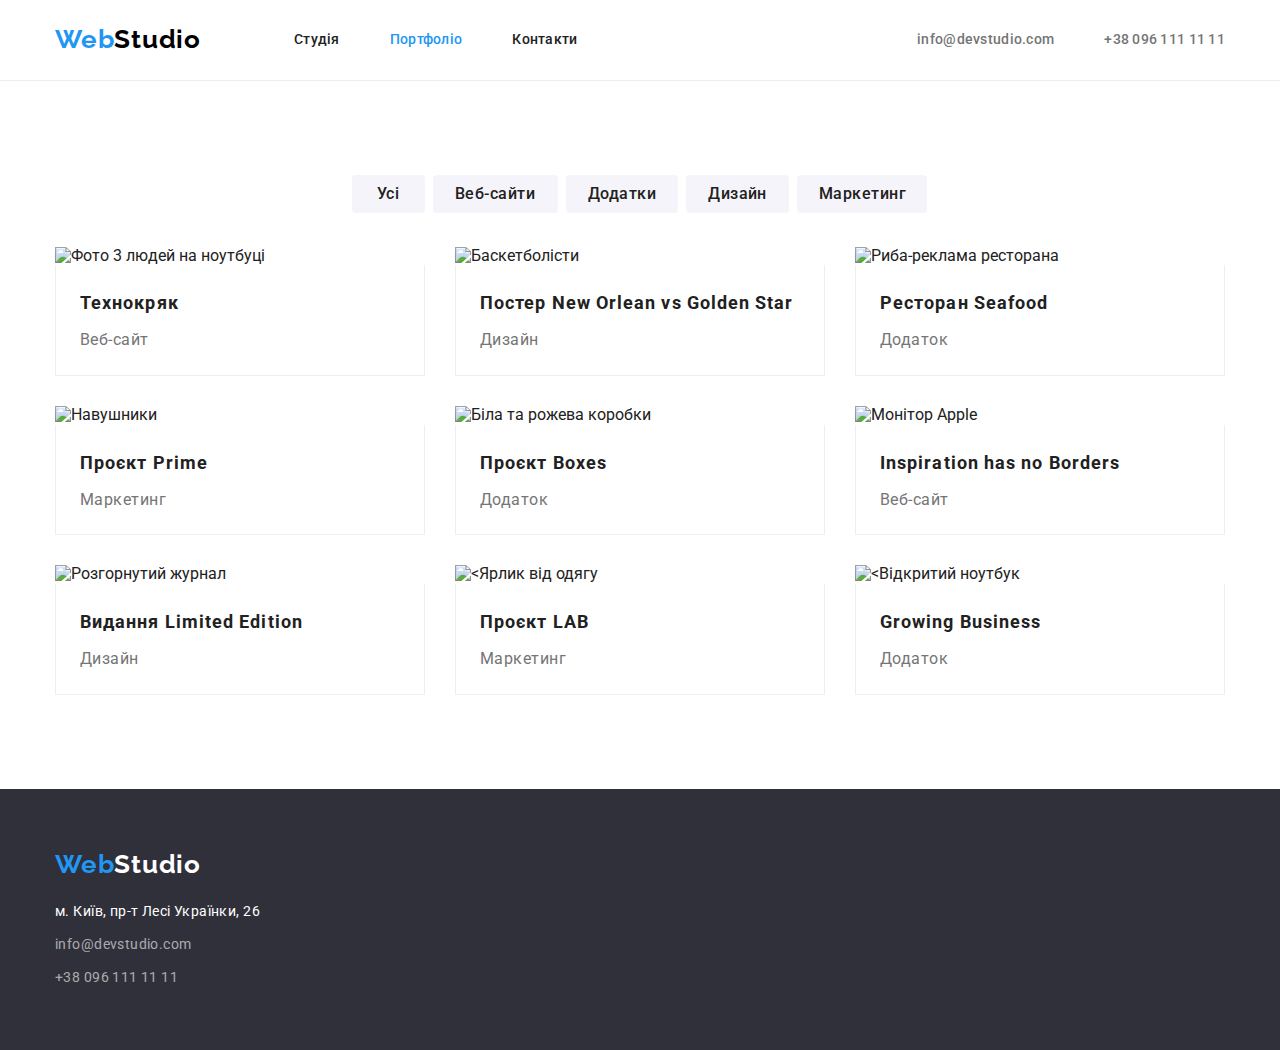
==== portfolio.html @ 6084a09a "Create portfolio.html" ====
<!DOCTYPE html>
<html lang="uk">
<head>
    <meta charset="UTF-8">
    <meta http-equiv="X-UA-Compatible" content="IE=edge">
    <meta name="viewport" content="width=device-width, initial-scale=1.0">
    <title>Портфоліо</title>
    <link href="https://fonts.googleapis.com/css2?family=Raleway:wght@700&family=Roboto:wght@400;500;700;900&display=swap"
        rel="stylesheet">
    <link rel="stylesheet" href="https://cdnjs.cloudflare.com/ajax/libs/modern-normalize/1.1.0/modern-normalize.min.css">
    <link rel="stylesheet" href="./css/styles.css">
</head>

<body>
    <!--Верхня лінія-->
    <header>
        <div class="container ln">
            <nav class="ln">
                <a href="./index.html" class="logo">Web<span class="black">Studio</span></a>
                <ul class="site-nav list">
                    <li class="nav-item"> <a href="./index.html" class="link">Студія</a></li>
                    <li class="nav-item"> <a href="./portfolio.html" class="link current">Портфоліо</a></li>
                    <li class="nav-item"> <a href="#" class="link">Контакти</a></li>
                </ul>
            </nav>
            <ul class="contacts list">
                <li class="c-item"> <a href="mailto:info@devstudio.com" class="link">info@devstudio.com</a></li>
                <li class="c-item"> <a href="tel:+380961111111" class="link">+38 096 111 11 11</a></li>
            </ul>
        </div>       
    </header>

    <!--ПОРТФОЛІО-->
    <main>
        <section class="port">
            <div class="container">
                <h1 class="visually-hidden">ПОРТФОЛІО</h1>
                <ul class="filters list">
                    <li class="filter-item"><button class="btn all" type="button">Усі</button></li>
                    <li class="filter-item"><button class="btn web" type="button">Веб-сайти</button></li>
                    <li class="filter-item"><button class="btn app" type="button">Додатки</button></li>
                    <li class="filter-item"><button class="btn design" type="button">Дизайн</button></li>
                    <li class="filter-item"><button class="btn mark" type="button">Маркетинг</button></li>
                </ul>
                <ul class="project list">
                    <li class="pr-item">
                        <a href="#" class="project-link">
                            <img src="images/pr1.jpg" alt="Фото 3 людей на ноутбуці" width="370">
                            <div class="card-conten">
                                <h2 class="project-title">Технокряк</h2>
                                <p class="project-text">Веб-сайт</p>
                            </div>                           
                        </a>
                    </li>
                    <li class="pr-item">
                        <a href="#" class="project-link">
                            <img src="images/pr2.jpg" alt="Баскетболісти" width="370">
                            <div class="card-conten">
                                <h2 class="project-title">Постер New Orlean vs Golden Star</h2>
                                <p class="project-text">Дизайн</p>
                            </div>                          
                        </a>
                    </li>
                    <li class="pr-item">
                        <a href="#" class="project-link">
                            <img src="images/pr3.jpg" alt="Риба-реклама ресторана" width="370">
                            <div class="card-conten">
                                <h2 class="project-title">Ресторан Seafood</h2>
                                <p class="project-text">Додаток</p>
                            </div>                           
                        </a>
                    </li>
                    <li class="pr-item">
                        <a href="#" class="project-link">
                            <img src="images/pr4.jpg" alt="Навушники" width="370">
                            <div class="card-conten">
                                <h2 class="project-title">Проєкт Prime</h2>
                                <p class="project-text">Маркетинг</p>
                            </div>                           
                        </a>
                    </li>
                    <li class="pr-item">
                        <a href="#" class="project-link">
                            <img src="images/pr5.jpg" alt="Біла та рожева коробки" width="370">
                            <div class="card-conten">
                                <h2 class="project-title">Проєкт Boxes</h2>
                                <p class="project-text">Додаток</p>
                            </div>                          
                        </a>
                    </li>
                    <li class="pr-item">
                        <a href="#" class="project-link">
                            <img src="images/pr6.jpg" alt="Монітор Apple" width="370">
                            <div class="card-conten">
                                <h2 class="project-title">Inspiration has no Borders</h2>
                                <p class="project-text">Веб-сайт</p>
                            </div>                            
                        </a>
                    </li>
                    <li class="pr-item">
                        <a href="#" class="project-link">
                            <img src="images/pr7.jpg" alt="Розгорнутий журнал" width="370">
                            <div class="card-conten">
                                <h2 class="project-title">Видання Limited Edition</h2>
                                <p class="project-text">Дизайн</p>
                            </div>                           
                        </a>
                    </li>
                    <li class="pr-item">
                        <a href="#" class="project-link">
                            <img src="images/pr8.jpg" alt="<Ярлик від одягу" width="370">
                            <div class="card-conten">
                                <h2 class="project-title">Проєкт LAB</h2>
                                <p class="project-text">Маркетинг</p>
                            </div>                           
                        </a>
                    </li>
                    <li class="pr-item">
                        <a href="#" class="project-link">
                            <img src="images/pr9.jpg" alt="<Відкритий ноутбук" width="370">
                            <div class="card-conten">
                                <h2 class="project-title">Growing Business</h2>
                                <p class="project-text">Додаток</p>
                                                      
                        </a>
                    </li>
                </ul>
            </div>                     
        </section>                    
    </main> 

    <!--Підвал-->
    <footer class="bg">
        <div class="container">
            <a href="./index.html" class="bg-logo">Web<span class="white">Studio</span></a>
            <address>
                <p class="bg-title">м. Київ, пр-т Лесі Українки, 26</p>
                <ul class="list">
                    <li class="a-mail"> <a href="mailto:info@devstudio.com" class="bg-link">info@devstudio.com</a></li>
                    <li class="a-tel"> <a href="tel:+380961111111" class="bg-link">+38 096 111 11 11</a></li>
                </ul>
            </address>
        </div>
    </footer>
</body>
</html>
---- css/styles.css ----
body {
    background-color: #fff;
    color: var(--primary-text-color);
    font-family: Roboto, sans-serif;  
}

.list {
    padding: 0;
    margin: 0;
    list-style: none;
}

header {
    border-bottom: 1px solid var(--border-header-color);
}

/*  */
/* Колір основного тексту #212121*/
/* Другорядний колір тексту #757575*/
/* Основний колір фону #FFFFFF*/
/* Другорядний колір фону #2F303A*/
/* Акцент #2196F3* / 
/*  */

:root {
    --primary-text-color: #212121;
    --text-color: #757575;
    --accent-color: #2196F3;
    --logo-color: #000;
    --secondary-logo-color: #fff;
    --secondary-background-color:#2F303A;
    --team-background-color: #F5F4FA;
    --address-color: #FFFFFF;
    --contacts-color: rgba(255, 255, 255, 0.6);
    --hat-text-color: #FFFFFF;
    --accent-background-color:#188CE8;
    --border-color: #EEEEEE;
    --border-header-color: #ECECEC;
    --card-set-gap: 30px;
}

img {
    display: block;
    max-width: 100%;
    height: auto;
}

.container {
    margin-left: auto;
    margin-right: auto;
    padding-left: 15px;
    padding-right: 15px;
    width: 1200px;
    /* outline: 2px solid tomato; */
}

/* HEADER-ЗАГОЛОВОК */
/* Флекс для всього футера */
.ln {
    display: flex;
    align-items: center;
}

/* ЛОГОТИП */

.logo{
    display: block;
    padding-top: 24px;
    padding-bottom: 25px;

    color: var(--accent-color);

    font-family: Raleway, sans-serif;
    font-weight: 700;
    font-size: 26px;
    line-height: 1.19;
    letter-spacing: 0.03em;
    text-decoration: none
}
.black {
    color: var(--logo-color);
}

/* НАВІГАЦІЯ */
/* Флекс для навігації */
.site-nav {
    display: flex;
    margin-left: 93px;
}

.site-nav .nav-item:not(:last-child) {
    margin-right: 50px;
}

.site-nav .link {
    display: block;
    padding-top: 32px;
    padding-bottom: 32px;

    color: var(--primary-text-color);

    font-weight: 500;
    font-size: 14px;
    line-height: 1.14;
    letter-spacing: 0.02em;
    text-decoration: none
}
.site-nav .link:hover,
.site-nav .link:focus {
    color: var(--accent-color);
}
.site-nav .link.current,
.contacts .link.current,
.contacts .link:hover,
.contacts .link:focus {
    color: var(--accent-color);
}

/* КОНТАКТИ */
/* Флекс на контакти */
.contacts {
    display: flex;
    margin-left: auto;
}
.contacts .c-item+.c-item {
    margin-left: 50px;
}

.contacts .link {
    display: block;
    padding-top: 32px;
    padding-bottom: 32px;

    color: var(--text-color);

    font-weight: 500;
    font-size: 14px;
    line-height: 1.14;
    letter-spacing: 0.02em;
    text-decoration: none;
}

/* MAIN */
/* ШАПКА */
.hat {
    padding-top: 200px;
    padding-bottom: 200px;
    
    text-align: center; 

    background-color: var(--secondary-background-color);
}
.hat-title {
    
    width: 696px;
    margin-left: auto;
    margin-right: auto;
    margin-top: 0;
    

    color: var(--hat-text-color);

    font-weight: 900;
    font-size: 44px;
    line-height: 1.36;
    letter-spacing: 0.06em;
    text-transform: uppercase;
    
}

.hat-text {
    
    padding: 10px 32px;
    min-width: 216px;
    border: none;

    color: var(--hat-text-color);
    background-color: var(--accent-color);
      
    font-family: Roboto, sans-serif;
    font-weight: 700;
    font-size: 16px;
    line-height: 1.87;
    letter-spacing: 0.06em;
    cursor: pointer;

    box-shadow: 0px 4px 4px rgba(0, 0, 0, 0.15);
}

.hat-text:hover,
.hat-text:focus {
    background-color: var(--accent-background-color);
} 
/* Особливості */
.visually-hidden {
    position: absolute;
        white-space: nowrap;
        width: 1px;
        height: 1px;
        overflow: hidden;
        border: 0;
        padding: 0;
        clip: rect(0 0 0 0);
        clip-path: inset(50%);
        margin: -1px;
}
.trait {
    padding-top: 94px;
    padding-bottom: 94px;
}
/* Флекс Особливості */
.features {
    display: flex;
}

.item {
    width: calc((100% - 3 * 30px) / 4);
}

.features .item+.item {
    margin-left: 30px;
}

.features-title {
    margin-top: 0;
    margin-bottom: 10px;

    font-weight: 700;
    font-size: 14px;
    line-height: 1.14;
    letter-spacing: 0.03em;
    text-transform: uppercase;
}

.features-text {
    margin-top: 0;
    margin-bottom: 0;

    color: var(--text-color);

    font-size: 14px;
    line-height: 1.71;
    letter-spacing: 0.03em; 
}

/* Чим ми займаємось */
/* Флекс */
.we-do {
    padding-bottom: 94px;
}
.work {
    display: flex;
}

.work>.item {
    width: calc((100% - 2 * 30px) / 3);
}

.work .item+.item {
    margin-left: 30px;
}

.title, .title-do {
    margin-top: 0;
    margin-bottom: 50px;

    font-weight: 700;
    font-size: 36px;
    line-height: 1.16;
    letter-spacing: 0.03em;
    text-align: center;
}

/* Команда */
/* Флекс */
.team {
    display: flex;
   
}

.team .item+.item {
    margin-left: 30px;
}

.team-section {
    padding-top: 94px;
    padding-bottom: 94px;

    background-color: var(--team-background-color);
}

.team-title {
    margin-top: 0;
    margin-bottom: 10px;
    

    background-color: var(--hat-text-color);

    font-weight: 500;
    font-size: 16px;
    line-height: 1.18;
    letter-spacing: 0.03em;
    
}
.team-text {
    margin-top: 0;
    margin-bottom: 0;

    color: var(--text-color);
    background-color: var(--hat-text-color);

    font-size: 16px;
    line-height: 1.18;
    letter-spacing: 0.03em;  
}

.bottom-line {
    padding-top: 30px;
    padding-bottom: 30px;
    text-align: center;

    background-color: var(--hat-text-color);

    box-shadow: 0px 1px 3px rgba(0, 0, 0, 0.12), 0px 1px 1px rgba(0, 0, 0, 0.14), 0px 2px 1px rgba(0, 0, 0, 0.2);
    border-radius: 0px 0px 4px 4px;   
}

/* ПОРТФОЛІО */
/* Кнопки */
/* Флекс */

.filters {
    display: flex;
    justify-content: center;
    align-items: baseline;
    margin-bottom: 34px;
}

.btn {
    width: calc((100% - 4 * 8px) / 5);

    color: var(--primary-text-color);
    background: var(--team-background-color);
    
    font-family: Roboto, sans-serif;
    font-weight: 500;
    font-size: 16px;
    line-height: 1.62;
    letter-spacing: 0.03em;
    cursor: pointer;

    /* box-shadow:0px 3px 1px rgba(0, 0, 0, 0.1),  */
    /* 0px 1px 2px rgba(0, 0, 0, 0.08),  */
    /* 0px 2px 2px rgba(0, 0, 0, 0.12);   */
}

.filters .filter-item+.filter-item {
    margin-left: 8px;
}

.all {
    display: inline-block;
    border-radius: 4px;
    padding: 6px 25px;
    min-width: 73px;
    border: none;
}

.web {
    display: inline-block;
    border-radius: 4px;
    padding: 6px 22px;
    min-width: 125px;
    border: none;
}

.app {
    display: inline-block;
    border-radius: 4px;
    padding: 6px 22px;
    min-width: 112px;
    border: none;
}

.design {
    display: inline-block;
    border-radius: 4px;
    padding: 6px 22px;
    min-width: 103px;
    border: none;
}

.mark {
    display: inline-block;
    border-radius: 4px;
    padding: 6px 22px;
    min-width: 130px;
    border: none;
}

.btn:hover,
.btn:focus {
    color: var(--hat-text-color);
    background-color: var(--accent-color);
}

/* Розділи */
/* Флекс-сітка */
.port {
    padding-top: 94px;
    padding-bottom: 94px;
}
.project {
    gap: var(--card-set-gap);
    display: flex;
    flex-wrap: wrap;
      
}

.pr-item {
    flex-basis: calc((100% - 2 * var(--card-set-gap)) / 3);       
}
.card-conten {
    padding: 20px 24px;
    background: var(--hat-text-color);
    border-right: 1px solid var(--border-color);
    border-bottom: 1px solid var(--border-color);
    border-left: 1px solid var(--border-color);

    /* filter: drop-shadow(0px 4px 4px rgba(0, 0, 0, 0.25));  */
}

.project-link {
    color: var(--primary-text-color);

    text-decoration: none;
}

.project-title {
    margin-top: 0;
    margin-bottom: 4px;

    font-weight: 700;
    font-size: 18px;
    line-height: 2.0;
    letter-spacing: 0.06em;
}

.project-text {
    margin-top: 0;
    margin-bottom: 0;

    color: var(--text-color);

    font-size: 16px;
    line-height: 1.87;
    letter-spacing: 0.03em;   
}

/* ПІДВАЛ */

.bg {
    padding-top: 60px;
    padding-bottom: 60px;
    background-color: var(--secondary-background-color);
}
.bg-logo {
    display: block;
    margin-bottom: 20px;

    color: var(--accent-color);

    font-family: Raleway, sans-serif;
    font-weight: 700;
    font-size: 26px;
    line-height: 1.19;
    letter-spacing: 0.03em;
    text-decoration: none
}

.white {
    color: var(--secondary-logo-color);
}

.bg-title {
    margin-top: 0;
    margin-bottom: 9px;

    color: var(--address-color);

    font-size: 14px;
    line-height: 1.71;
    letter-spacing: 0.03em;
    font-style: normal; 
}

.bg-link {

    color: var(--contacts-color);

    font-style: normal;
    font-size: 14px;
    line-height: 1.71;
    letter-spacing: 0.03em;
    text-decoration: none;
}

.bg-link:hover,
.bg-link:focus {
    color: var(--accent-color);
}

.a-mail {
    margin-bottom: 9px;
}

/* section, header, footer {  */
    /* outline: 2px solid blue;  */
/* }  */
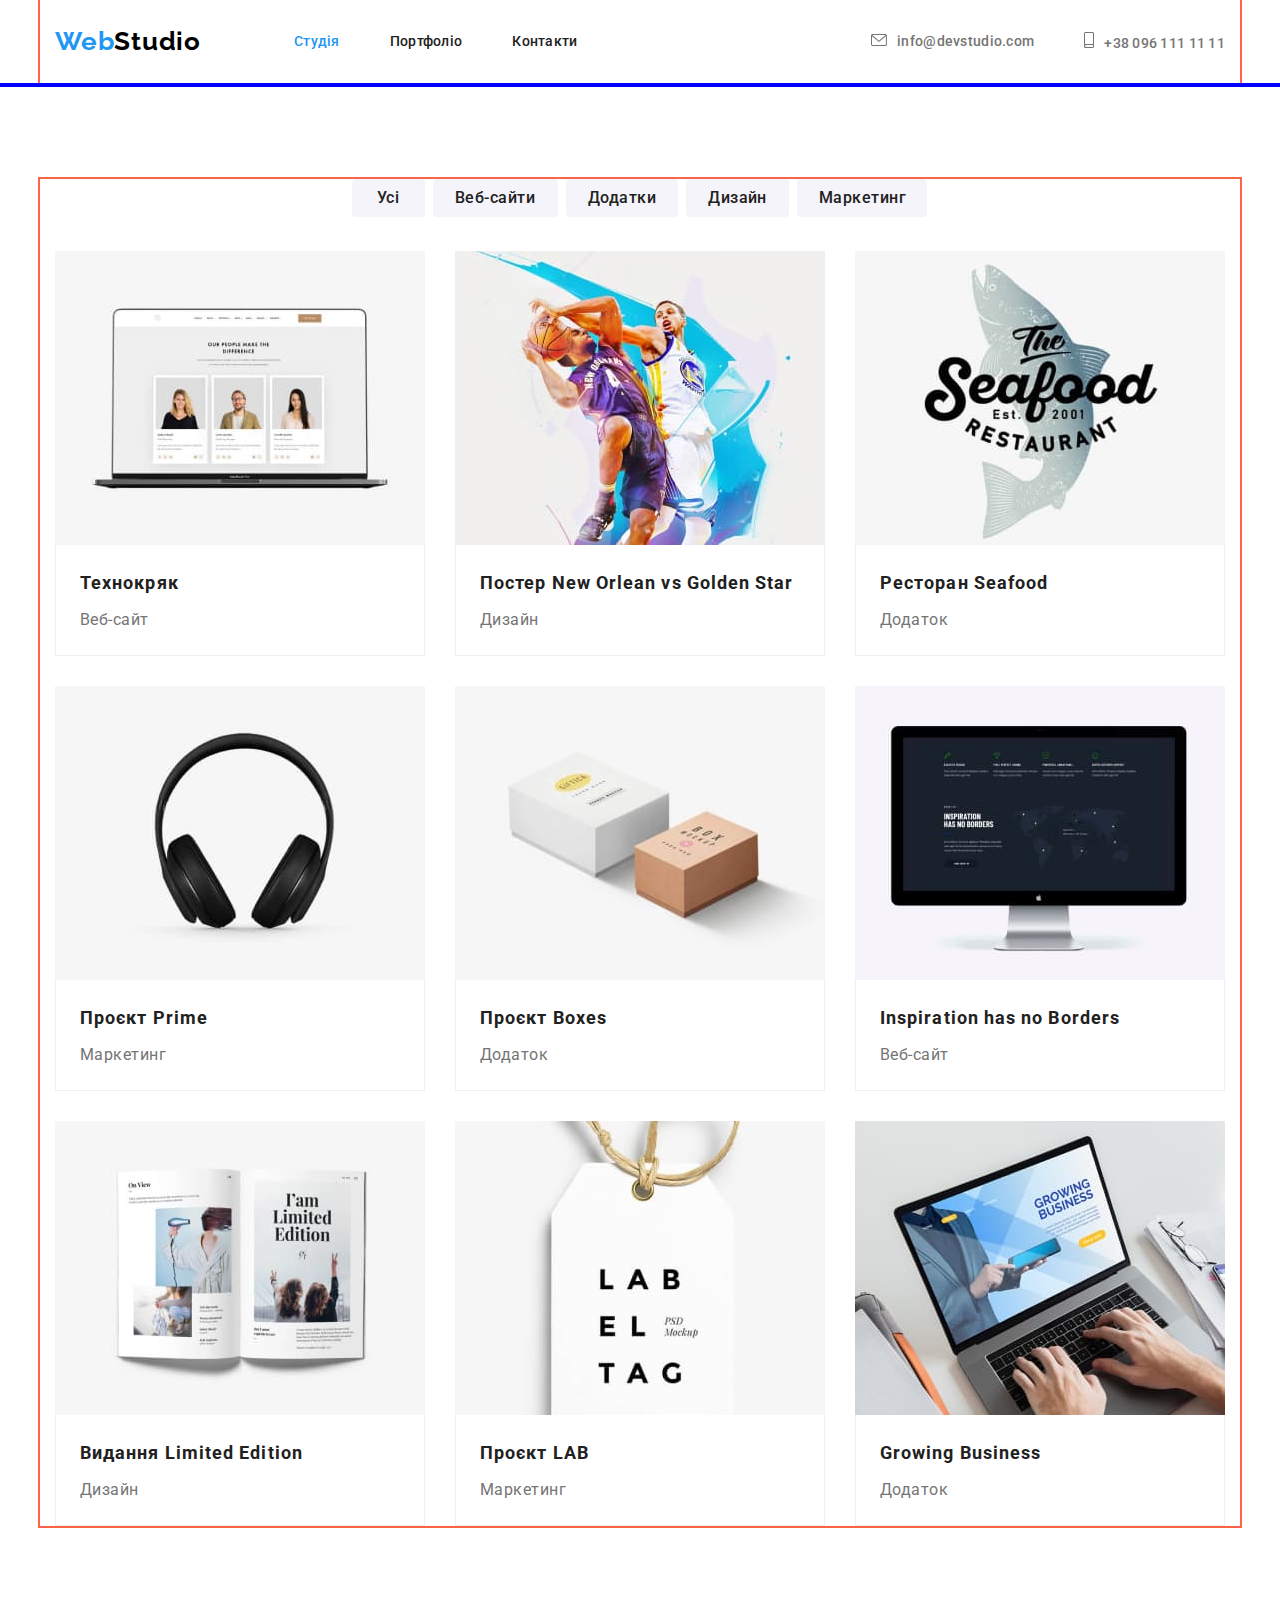
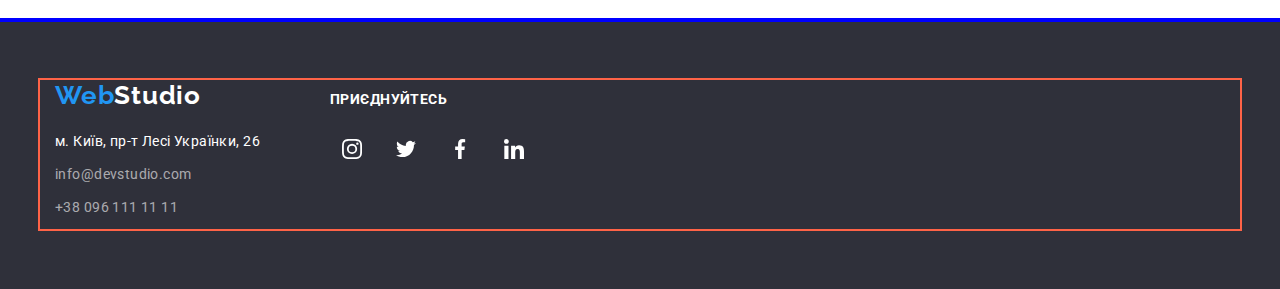
==== commit 6cff9e6a: "Update portfolio.html" ====
--- a/portfolio.html
+++ b/portfolio.html
@@ -18,16 +18,28 @@
             <nav class="ln">
                 <a href="./index.html" class="logo">Web<span class="black">Studio</span></a>
                 <ul class="site-nav list">
-                    <li class="nav-item"> <a href="./index.html" class="link">Студія</a></li>
-                    <li class="nav-item"> <a href="./portfolio.html" class="link current">Портфоліо</a></li>
+                    <li class="nav-item"> <a href="./index.html" class="link current">Студія</a></li>
+                    <li class="nav-item"> <a href="./portfolio.html" class="link">Портфоліо</a></li>
                     <li class="nav-item"> <a href="#" class="link">Контакти</a></li>
                 </ul>
             </nav>
             <ul class="contacts list">
-                <li class="c-item"> <a href="mailto:info@devstudio.com" class="link">info@devstudio.com</a></li>
-                <li class="c-item"> <a href="tel:+380961111111" class="link">+38 096 111 11 11</a></li>
+                <li class="c-item pictures">
+                    <a href="mailto:info@devstudio.com" class="link">
+                        <svg class="pictures-icon" width="16" height="12">
+                            <use href="/images/icons.svg#icon-envelope"></use>
+                        </svg>info@devstudio.com
+                    </a>
+                </li>
+                <li class="c-item pictures">
+                    <a href="tel:+380961111111" class="link">
+                        <svg class="pictures-icon" width="10" height="16">
+                            <use href="/images/icons.svg#icon-smartphone"></use>
+                        </svg>+38 096 111 11 11
+                    </a>
+                </li>
             </ul>
-        </div>       
+        </div>
     </header>
 
     <!--ПОРТФОЛІО-->
@@ -116,12 +128,13 @@
                         </a>
                     </li>
                     <li class="pr-item">
-                        <a href="#" class="project-link">
+                        <a href="#" class="project-link">                                            
                             <img src="images/pr9.jpg" alt="<Відкритий ноутбук" width="370">
+
                             <div class="card-conten">
                                 <h2 class="project-title">Growing Business</h2>
                                 <p class="project-text">Додаток</p>
-                                                      
+                            </div>
                         </a>
                     </li>
                 </ul>
@@ -132,14 +145,54 @@
     <!--Підвал-->
     <footer class="bg">
         <div class="container">
-            <a href="./index.html" class="bg-logo">Web<span class="white">Studio</span></a>
-            <address>
-                <p class="bg-title">м. Київ, пр-т Лесі Українки, 26</p>
-                <ul class="list">
-                    <li class="a-mail"> <a href="mailto:info@devstudio.com" class="bg-link">info@devstudio.com</a></li>
-                    <li class="a-tel"> <a href="tel:+380961111111" class="bg-link">+38 096 111 11 11</a></li>
-                </ul>
-            </address>
+            <div class="ad">
+                <div class="ad-item">
+                    <a href="./index.html" class="bg-logo">Web<span class="white">Studio</span></a>
+                    <address class="bg-address">
+                        <ul class="con list">
+                            <li class="con-item">
+                                <p class="bg-title">м. Київ, пр-т Лесі Українки, 26</p>
+                            </li>
+                            <li class="con-item"> <a href="mailto:info@devstudio.com" class="bg-link">info@devstudio.com</a>
+                            </li>
+                            <li class="con-item"> <a href="tel:+380961111111" class="bg-link">+38 096 111 11 11</a></li>
+                        </ul>
+                    </address>
+                </div>
+                <div class="ad-item">
+                    <p class="j-text">ПРИЄДНУЙТЕСЬ</p>
+                    <ul class=" j list">
+                        <li class="j-item">
+                            <a href="#" class="j-link">
+                                <svg class="j-icon" width="20" height="20">
+                                    <use href="/images/icons.svg#icon-instagram2"></use>
+                                </svg>
+                            </a>
+                        </li>
+                        <li class="j-item">
+                            <a href="#" class="j-link">
+                                <svg class="j-icon" width="20" height="20">
+                                    <use href="/images/icons.svg#icon-twitter2"></use>
+                                </svg>
+                            </a>
+                        </li>
+                        <li class="j-item">
+                            <a href="#" class="j-link">
+                                <svg class="j-icon" width="20" height="20">
+                                    <use href="/images/icons.svg#icon-facebook2"></use>
+                                </svg>
+                            </a>
+                        </li>
+                        <li class="j-item">
+                            <a href="#" class="j-link">
+                                <svg class="j-icon" width="20" height="20">
+                                    <use href="/images/icons.svg#icon-linkedin2"></use>
+                                </svg>
+                            </a>
+                        </li>
+                    </ul>
+                </div>
+            </div>
         </div>
     </footer>
 </body>
--- a/css/styles.css
+++ b/css/styles.css
@@ -37,6 +37,8 @@
     --border-color: #EEEEEE;
     --border-header-color: #ECECEC;
     --card-set-gap: 30px;
+    --hat-background-color: #C4C4C4;
+    --cust-border-color: #AFB1B8;
 }
 
 img {
@@ -51,7 +53,7 @@
     padding-left: 15px;
     padding-right: 15px;
     width: 1200px;
-    /* outline: 2px solid tomato; */
+    outline: 2px solid tomato;
 }
 
 /* HEADER-ЗАГОЛОВОК */
@@ -121,8 +123,9 @@
 .contacts {
     display: flex;
     margin-left: auto;
-}
-.contacts .c-item+.c-item {
+    /* align-items: center; */
+}
+.contacts .c-item + .c-item {
     margin-left: 50px;
 }
 
@@ -140,15 +143,44 @@
     text-decoration: none;
 }
 
+.pictures {
+    display: flex;
+    align-items: center;
+}
+
+.pictures-icon {
+    margin-right: 10px;
+
+    fill: var(--text-color);
+}
+
+.pictures-icon:hover,
+.pictures-icon:focus {
+    fill: var(--accent-color);
+
+}
+
 /* MAIN */
 /* ШАПКА */
+
 .hat {
+    max-width: 1600px;
+        height: 600px;
+        margin-left: auto;
+        margin-right: auto;
+        background-image: linear-gradient(to right,
+                rgba(47, 48, 58, 0.4),
+                rgba(47, 48, 58, 0.4)),
+            url(../images/team.jpg);
+        background-repeat: no-repeat;
+        background-position: center;
+        background-size: cover;
     padding-top: 200px;
     padding-bottom: 200px;
     
     text-align: center; 
 
-    background-color: var(--secondary-background-color);
+    background-color: var(--hat-background-color);
 }
 .hat-title {
     
@@ -220,7 +252,27 @@
 .features .item+.item {
     margin-left: 30px;
 }
-
+.pic {
+    width: 270px;
+    height: 120px;
+    background-color: var(--team-background-color);
+    text-align: center;
+    padding: 25px 100px;
+    margin: 0;  
+}
+
+.icons {
+    display: flex;
+    margin-bottom: 30px;
+}
+
+.i-item+.i-item {
+    margin-left: 30px;
+}
+
+.i-item {
+    width: calc((100% - 3 * 30px) / 4);
+}
 .features-title {
     margin-top: 0;
     margin-bottom: 10px;
@@ -278,8 +330,11 @@
    
 }
 
-.team .item+.item {
-    margin-left: 30px;
+.team .team-item+.team-item {
+    margin-left: 30px;  
+}
+.team-item {
+    box-shadow: 0px 1px 3px rgba(0, 0, 0, 0.12), 0px 1px 1px rgba(0, 0, 0, 0.14), 0px 2px 1px rgba(0, 0, 0, 0.2);
 }
 
 .team-section {
@@ -304,7 +359,7 @@
 }
 .team-text {
     margin-top: 0;
-    margin-bottom: 0;
+    margin-bottom: 16px;
 
     color: var(--text-color);
     background-color: var(--hat-text-color);
@@ -321,8 +376,100 @@
 
     background-color: var(--hat-text-color);
 
-    box-shadow: 0px 1px 3px rgba(0, 0, 0, 0.12), 0px 1px 1px rgba(0, 0, 0, 0.14), 0px 2px 1px rgba(0, 0, 0, 0.2);
+    
     border-radius: 0px 0px 4px 4px;   
+}
+/* Соціальні мережі */
+
+.s-box {
+    display: block;
+    padding: 12px 12px;
+    width: 44px;
+    height: 44px;
+    text-decoration: none;
+    border: none;
+    border-radius: 50%;
+    fill: var(--cust-border-color);
+}
+
+.s-box:hover,
+.s-box:focus {
+    background-color:  var(--accent-color);
+    fill: var(--hat-text-color);
+}
+.s-icon:hover {
+    fill: var(--hat-text-color);
+}
+
+.t-link {
+    display: flex;
+    align-items: center;
+    justify-content: center;
+}
+.t-link .s-box+.s-box {
+    margin-left: 10px;
+}
+
+/* Постійні клієнти */
+.customers {
+    padding-top: 94px;
+    padding-bottom: 94px;
+}
+
+.client {
+    display: flex;
+    align-items: center;
+}
+
+.client .cust-item+.cust-item {
+    margin-left: 30px;    
+}
+
+.cust-item {
+    width: calc((100% - 5 * 30px) / 6);
+    
+}
+
+
+.cust {
+    display: block;
+    border: 1px solid var(--cust-border-color);
+    border-radius: 4px;
+    padding: 16px 32px;
+        
+    min-width: 170px;
+    height: 92px;
+}
+
+.cust:hover,
+.cust:focus {
+    border: 1px solid var(--accent-color);
+    
+}
+
+.cust-icon {
+          
+    fill: var(--cust-border-color);
+}
+
+.cust-icon:hover,
+.cust-icon:focus {
+    fill: var(--accent-color);
+    
+}
+
+ 
+
+.cust-title {
+    margin-top: 0;
+    margin-bottom: 50px;
+
+
+    font-weight: 700;
+    font-size: 36px;
+    line-height: 1.16;
+    text-align: center;
+    letter-spacing: 0.03em;
 }
 
 /* ПОРТФОЛІО */
@@ -348,14 +495,15 @@
     line-height: 1.62;
     letter-spacing: 0.03em;
     cursor: pointer;
-
-    /* box-shadow:0px 3px 1px rgba(0, 0, 0, 0.1),  */
-    /* 0px 1px 2px rgba(0, 0, 0, 0.08),  */
-    /* 0px 2px 2px rgba(0, 0, 0, 0.12);   */
 }
 
 .filters .filter-item+.filter-item {
     margin-left: 8px;
+}
+
+.filter-item:hover,
+.filter-item:focus {
+    box-shadow: 0px 3px 1px rgba(0, 0, 0, 0.1), 0px 1px 2px rgba(0, 0, 0, 0.08), 0px 2px 2px rgba(0, 0, 0, 0.12);
 }
 
 .all {
@@ -420,14 +568,19 @@
 .pr-item {
     flex-basis: calc((100% - 2 * var(--card-set-gap)) / 3);       
 }
+
+.pr-item:hover {
+    filter: drop-shadow(0px 4px 4px rgba(0, 0, 0, 0.25));
+
+}
+
+
 .card-conten {
     padding: 20px 24px;
     background: var(--hat-text-color);
     border-right: 1px solid var(--border-color);
     border-bottom: 1px solid var(--border-color);
     border-left: 1px solid var(--border-color);
-
-    /* filter: drop-shadow(0px 4px 4px rgba(0, 0, 0, 0.25));  */
 }
 
 .project-link {
@@ -459,14 +612,18 @@
 
 /* ПІДВАЛ */
 
+/* ПІДВАЛ */
+
 .bg {
     padding-top: 60px;
     padding-bottom: 60px;
     background-color: var(--secondary-background-color);
 }
+
 .bg-logo {
     display: block;
     margin-bottom: 20px;
+    padding: 0;
 
     color: var(--accent-color);
 
@@ -483,15 +640,15 @@
 }
 
 .bg-title {
-    margin-top: 0;
-    margin-bottom: 9px;
+    margin: 0;
+    padding: 0;
 
     color: var(--address-color);
 
     font-size: 14px;
     line-height: 1.71;
     letter-spacing: 0.03em;
-    font-style: normal; 
+    font-style: normal;
 }
 
 .bg-link {
@@ -510,10 +667,74 @@
     color: var(--accent-color);
 }
 
-.a-mail {
+
+.j-text {
+    margin-top: 0;
+    margin-right: 0;
+    margin-left: 0;
+    margin-bottom: 20px;
+
+    font-weight: 700;
+    font-size: 14px;
+    line-height: 1.14;
+    letter-spacing: 0.03em;
+    text-transform: uppercase;
+
+    color: var(--hat-text-color);
+}
+
+.j {
+    display: flex;
+    align-items: center;
+}
+
+.j>.j-item+.j-item {
+    margin-left: 10px;
+}
+
+.j-link {
+    display: block;
+    width: 44px;
+    height: 44px;
+    border-radius: 50%;
+    padding: 12px 12px;
+
+}
+
+.j-link:hover,
+.j-link:focus {
+    background-color: var(--accent-color);
+}
+
+.con {
+    display: flex;
+    flex-direction: column;
+}
+
+.con-item {
+    padding: 0;
     margin-bottom: 9px;
-}
-
-/* section, header, footer {  */
-    /* outline: 2px solid blue;  */
-/* }  */+    margin-left: 0;
+    margin-right: 0;
+}
+
+.ad {
+    display: flex;
+    align-items: baseline;
+}
+
+.ad-item {
+    margin-right: 70px;
+
+}
+
+.ad-item:last-child {
+    margin-right: 0;
+    margin-bottom: 0;
+}
+
+section,
+header,
+footer {
+    outline: 2px solid blue;
+}
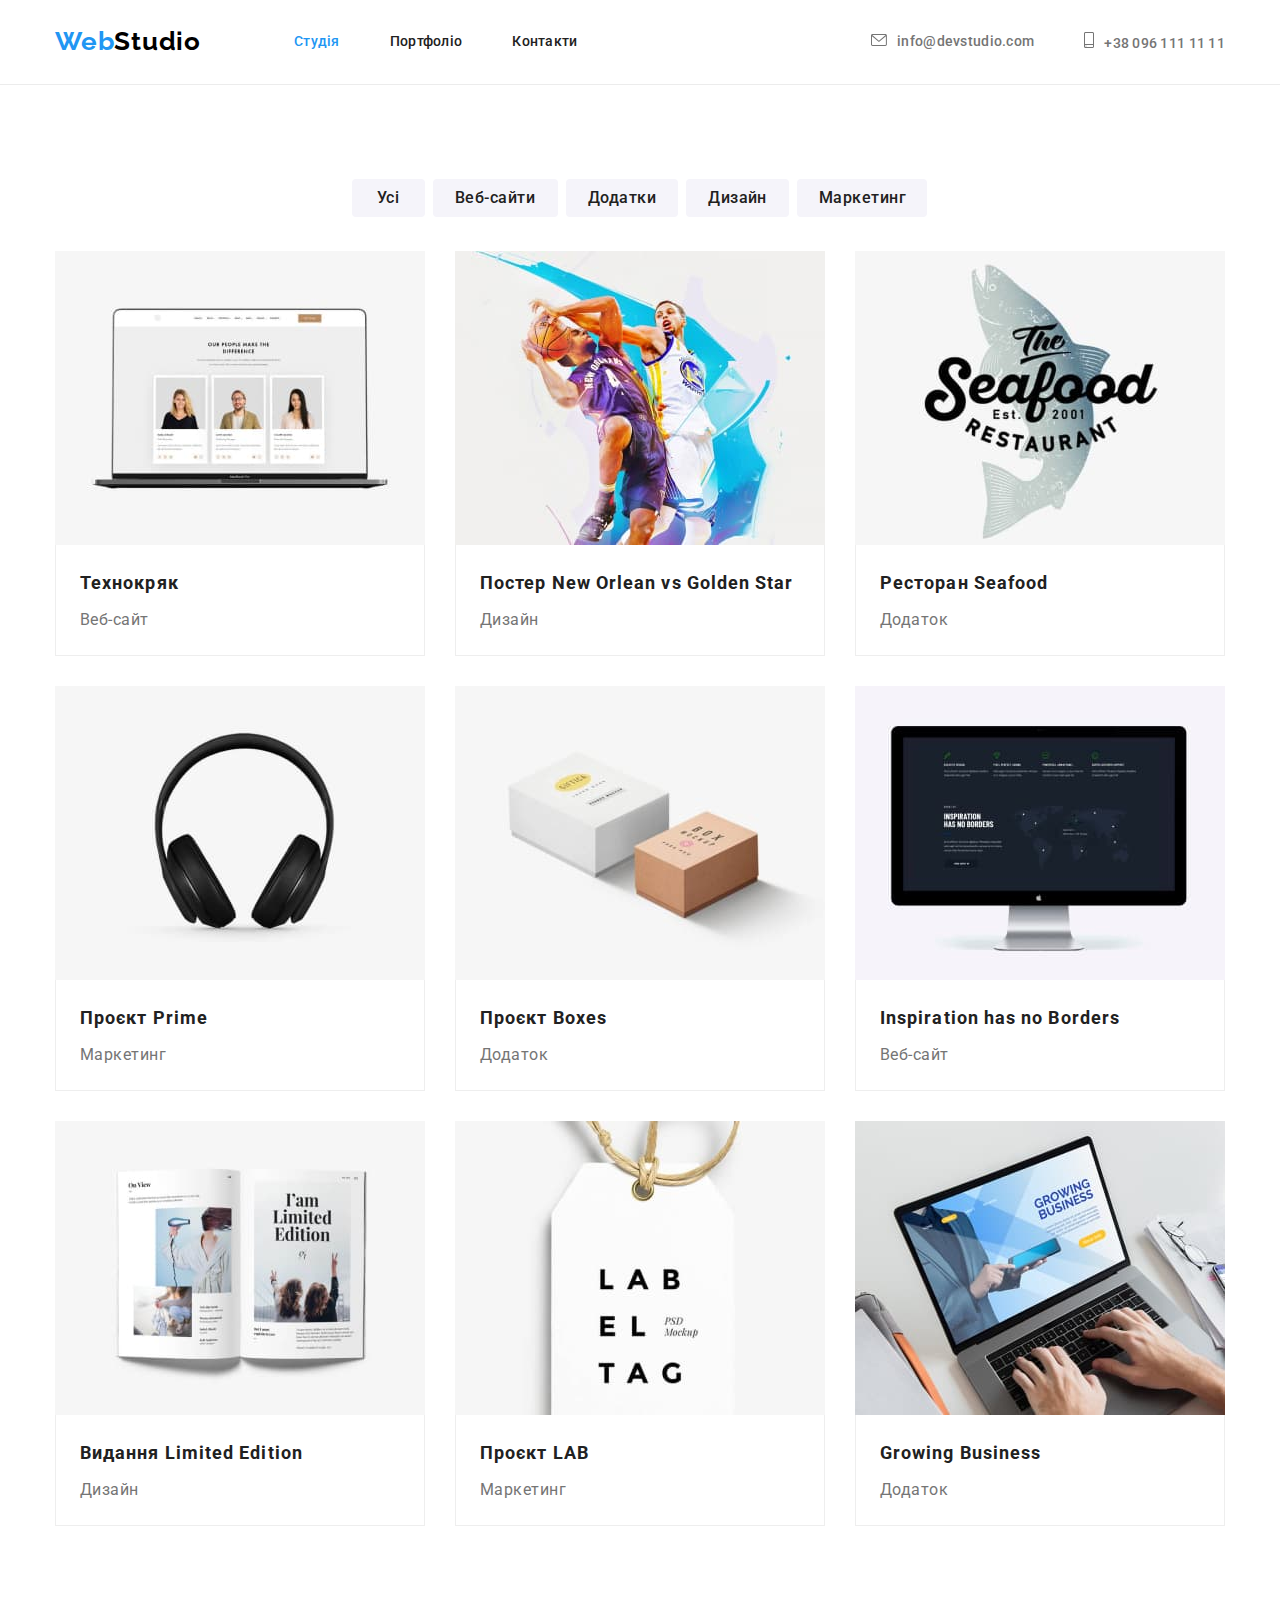
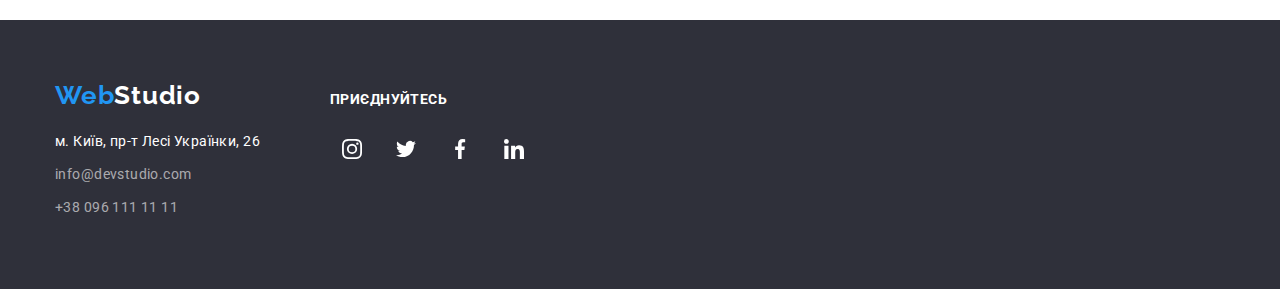
==== commit 4aa40674: "Update portfolio.html" ====
--- a/portfolio.html
+++ b/portfolio.html
@@ -27,14 +27,14 @@
                 <li class="c-item pictures">
                     <a href="mailto:info@devstudio.com" class="link">
                         <svg class="pictures-icon" width="16" height="12">
-                            <use href="/images/icons.svg#icon-envelope"></use>
+                            <use href="./images/icons.svg#icon-envelope"></use>
                         </svg>info@devstudio.com
                     </a>
                 </li>
                 <li class="c-item pictures">
                     <a href="tel:+380961111111" class="link">
                         <svg class="pictures-icon" width="10" height="16">
-                            <use href="/images/icons.svg#icon-smartphone"></use>
+                            <use href="./images/icons.svg#icon-smartphone"></use>
                         </svg>+38 096 111 11 11
                     </a>
                 </li>
@@ -165,28 +165,28 @@
                         <li class="j-item">
                             <a href="#" class="j-link">
                                 <svg class="j-icon" width="20" height="20">
-                                    <use href="/images/icons.svg#icon-instagram2"></use>
+                                    <use href="./images/icons.svg#icon-instagram2"></use>
                                 </svg>
                             </a>
                         </li>
                         <li class="j-item">
                             <a href="#" class="j-link">
                                 <svg class="j-icon" width="20" height="20">
-                                    <use href="/images/icons.svg#icon-twitter2"></use>
+                                    <use href="./images/icons.svg#icon-twitter2"></use>
                                 </svg>
                             </a>
                         </li>
                         <li class="j-item">
                             <a href="#" class="j-link">
                                 <svg class="j-icon" width="20" height="20">
-                                    <use href="/images/icons.svg#icon-facebook2"></use>
+                                    <use href="./images/icons.svg#icon-facebook2"></use>
                                 </svg>
                             </a>
                         </li>
                         <li class="j-item">
                             <a href="#" class="j-link">
                                 <svg class="j-icon" width="20" height="20">
-                                    <use href="/images/icons.svg#icon-linkedin2"></use>
+                                    <use href="./images/icons.svg#icon-linkedin2"></use>
                                 </svg>
                             </a>
                         </li>
--- a/css/styles.css
+++ b/css/styles.css
@@ -53,7 +53,7 @@
     padding-left: 15px;
     padding-right: 15px;
     width: 1200px;
-    outline: 2px solid tomato;
+    /* outline: 2px solid tomato; */
 }
 
 /* HEADER-ЗАГОЛОВОК */
@@ -570,7 +570,8 @@
 }
 
 .pr-item:hover {
-    filter: drop-shadow(0px 4px 4px rgba(0, 0, 0, 0.25));
+    
+    box-shadow: 0px 1px 1px rgba(0, 0, 0, 0.12), 0px 4px 4px rgba(0, 0, 0, 0.06), 1px 4px 6px rgba(0, 0, 0, 0.16);
 
 }
 
@@ -733,8 +734,8 @@
     margin-bottom: 0;
 }
 
-section,
-header,
-footer {
-    outline: 2px solid blue;
-}
+/* section, */
+/* header, */
+/* footer { */
+    /* outline: 2px solid blue; */
+/* } */
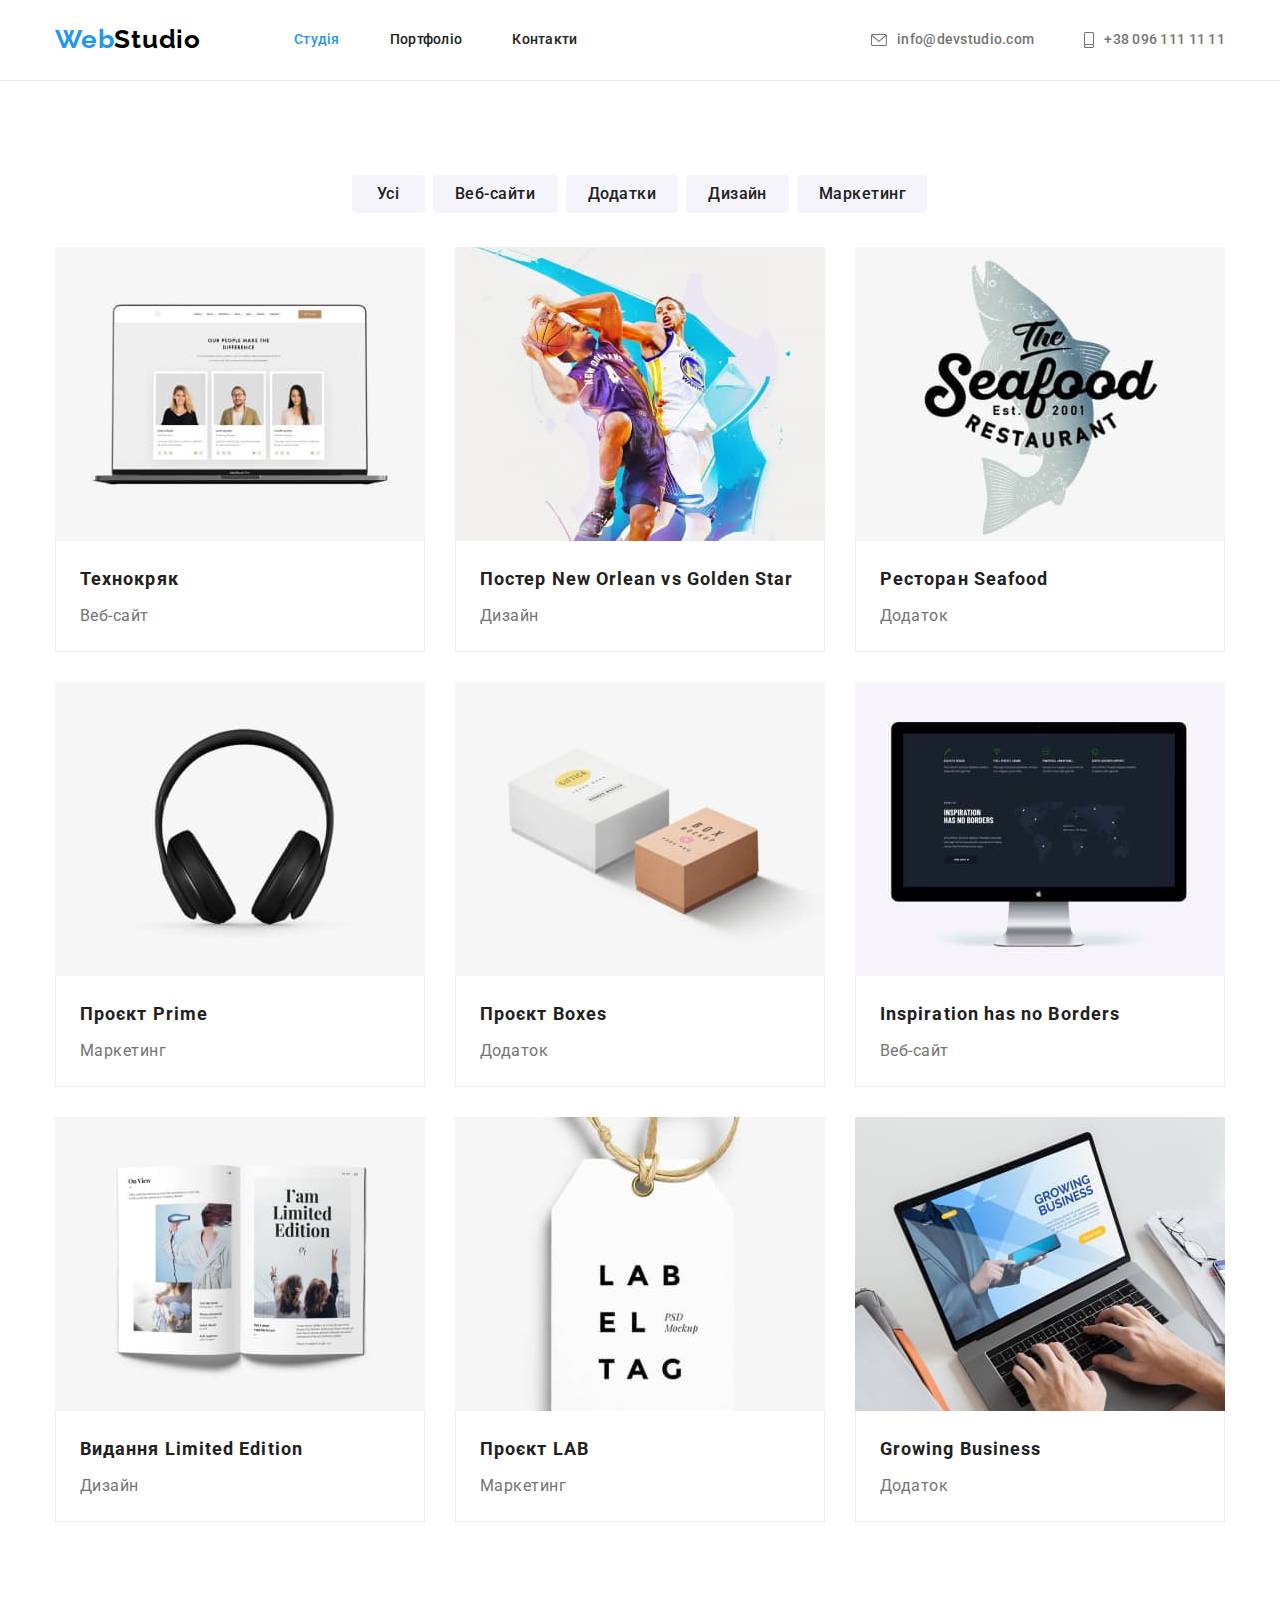
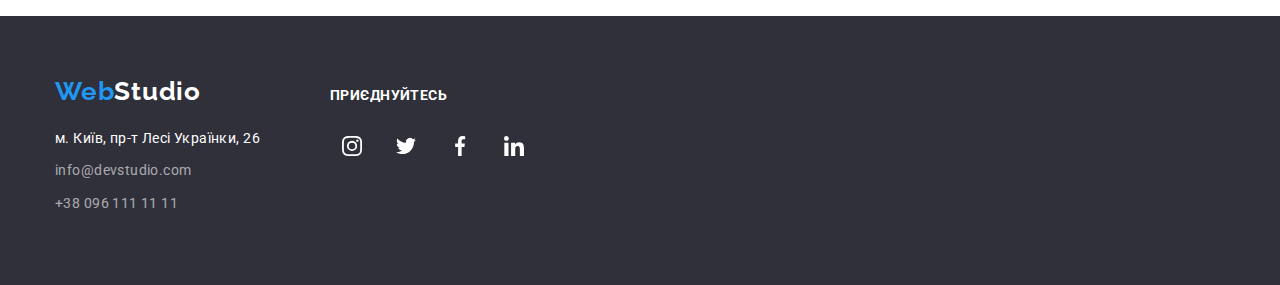
==== commit 4c20677a: "Update portfolio.html" ====
--- a/portfolio.html
+++ b/portfolio.html
@@ -145,48 +145,50 @@
     <!--Підвал-->
     <footer class="bg">
         <div class="container">
-            <div class="ad">
-                <div class="ad-item">
+            <div class="address-box">
+                <div class="address-item">
                     <a href="./index.html" class="bg-logo">Web<span class="white">Studio</span></a>
                     <address class="bg-address">
                         <ul class="con list">
                             <li class="con-item">
                                 <p class="bg-title">м. Київ, пр-т Лесі Українки, 26</p>
                             </li>
-                            <li class="con-item"> <a href="mailto:info@devstudio.com" class="bg-link">info@devstudio.com</a>
+                            <li class="con-item"> <a href="mailto:info@devstudio.com"
+                                    class="bg-link">info@devstudio.com</a>
                             </li>
-                            <li class="con-item"> <a href="tel:+380961111111" class="bg-link">+38 096 111 11 11</a></li>
+                            <li class="con-item"> <a href="tel:+380961111111" class="bg-link">+38 096 111 11 11</a>
+                            </li>
                         </ul>
                     </address>
                 </div>
-                <div class="ad-item">
-                    <p class="j-text">ПРИЄДНУЙТЕСЬ</p>
-                    <ul class=" j list">
-                        <li class="j-item">
-                            <a href="#" class="j-link">
-                                <svg class="j-icon" width="20" height="20">
+                <div class="social">
+                    <p class="social-text">Приєднуйтесь</p>
+                    <ul class=" join list">
+                        <li class="join-item">
+                            <a href="#" class="join-link">
+                                <svg class="join-icon" width="20" height="20">
                                     <use href="./images/icons.svg#icon-instagram2"></use>
                                 </svg>
                             </a>
                         </li>
-                        <li class="j-item">
-                            <a href="#" class="j-link">
-                                <svg class="j-icon" width="20" height="20">
+                        <li class="join-item">
+                            <a href="#" class="join-link">
+                                <svg class="join-icon" width="20" height="20">
                                     <use href="./images/icons.svg#icon-twitter2"></use>
                                 </svg>
                             </a>
                         </li>
-                        <li class="j-item">
-                            <a href="#" class="j-link">
-                                <svg class="j-icon" width="20" height="20">
+                        <li class="join-item">
+                            <a href="#" class="join-link">
+                                <svg class="join-icon" width="20" height="20">
                                     <use href="./images/icons.svg#icon-facebook2"></use>
                                 </svg>
                             </a>
                         </li>
-                        <li class="j-item">
-                            <a href="#" class="j-link">
-                                <svg class="j-icon" width="20" height="20">
-                                    <use href="./images/icons.svg#icon-linkedin2"></use>
+                        <li class="join-item">
+                            <a href="#" class="join-link">
+                                <svg class="join-icon" width="20" height="20">
+                                    <use href="/images/icons.svg#icon-linkedin2"></use>
                                 </svg>
                             </a>
                         </li>
--- a/css/styles.css
+++ b/css/styles.css
@@ -130,7 +130,8 @@
 }
 
 .contacts .link {
-    display: block;
+    display: flex;
+    align-items: center;
     padding-top: 32px;
     padding-bottom: 32px;
 
@@ -151,21 +152,15 @@
 .pictures-icon {
     margin-right: 10px;
 
-    fill: var(--text-color);
-}
-
-.pictures-icon:hover,
-.pictures-icon:focus {
-    fill: var(--accent-color);
-
-}
+    fill: currentColor;
+}
+
 
 /* MAIN */
 /* ШАПКА */
 
 .hat {
     max-width: 1600px;
-        height: 600px;
         margin-left: auto;
         margin-right: auto;
         background-image: linear-gradient(to right,
@@ -205,6 +200,7 @@
     padding: 10px 32px;
     min-width: 216px;
     border: none;
+    border-radius: 4px;
 
     color: var(--hat-text-color);
     background-color: var(--accent-color);
@@ -253,17 +249,13 @@
     margin-left: 30px;
 }
 .pic {
-    width: 270px;
+    display: flex;
+    align-items: center;
+    justify-content: center;
+    margin-bottom: 30px;
     height: 120px;
-    background-color: var(--team-background-color);
-    text-align: center;
-    padding: 25px 100px;
-    margin: 0;  
-}
-
-.icons {
-    display: flex;
-    margin-bottom: 30px;
+
+    background-color: var(--team-background-color);     
 }
 
 .i-item+.i-item {
@@ -382,8 +374,9 @@
 /* Соціальні мережі */
 
 .s-box {
-    display: block;
-    padding: 12px 12px;
+    display: flex;
+    align-items: center;
+    justify-content: center;;
     width: 44px;
     height: 44px;
     text-decoration: none;
@@ -432,33 +425,22 @@
 
 
 .cust {
-    display: block;
+    display: flex;
+    align-items: center;
+    justify-content: center;
+    border-radius: 4px;           
+    height: 92px;
+
     border: 1px solid var(--cust-border-color);
-    border-radius: 4px;
-    padding: 16px 32px;
-        
-    min-width: 170px;
-    height: 92px;
+    fill: var(--cust-border-color);
 }
 
 .cust:hover,
 .cust:focus {
     border: 1px solid var(--accent-color);
-    
-}
-
-.cust-icon {
-          
-    fill: var(--cust-border-color);
-}
-
-.cust-icon:hover,
-.cust-icon:focus {
     fill: var(--accent-color);
     
 }
-
- 
 
 .cust-title {
     margin-top: 0;
@@ -499,11 +481,6 @@
 
 .filters .filter-item+.filter-item {
     margin-left: 8px;
-}
-
-.filter-item:hover,
-.filter-item:focus {
-    box-shadow: 0px 3px 1px rgba(0, 0, 0, 0.1), 0px 1px 2px rgba(0, 0, 0, 0.08), 0px 2px 2px rgba(0, 0, 0, 0.12);
 }
 
 .all {
@@ -550,6 +527,7 @@
 .btn:focus {
     color: var(--hat-text-color);
     background-color: var(--accent-color);
+    box-shadow: 0px 3px 1px rgba(0, 0, 0, 0.1), 0px 1px 2px rgba(0, 0, 0, 0.08), 0px 2px 2px rgba(0, 0, 0, 0.12);
 }
 
 /* Розділи */
@@ -568,13 +546,6 @@
 .pr-item {
     flex-basis: calc((100% - 2 * var(--card-set-gap)) / 3);       
 }
-
-.pr-item:hover {
-    
-    box-shadow: 0px 1px 1px rgba(0, 0, 0, 0.12), 0px 4px 4px rgba(0, 0, 0, 0.06), 1px 4px 6px rgba(0, 0, 0, 0.16);
-
-}
-
 
 .card-conten {
     padding: 20px 24px;
@@ -585,9 +556,14 @@
 }
 
 .project-link {
+    display: block;
     color: var(--primary-text-color);
 
     text-decoration: none;
+}
+.project-link:hover,
+.project-link:focus {
+    box-shadow: 0px 1px 1px rgba(0, 0, 0, 0.12), 0px 4px 4px rgba(0, 0, 0, 0.06), 1px 4px 6px rgba(0, 0, 0, 0.16);
 }
 
 .project-title {
@@ -669,7 +645,7 @@
 }
 
 
-.j-text {
+.social-text {
     margin-top: 0;
     margin-right: 0;
     margin-left: 0;
@@ -684,26 +660,27 @@
     color: var(--hat-text-color);
 }
 
-.j {
-    display: flex;
-    align-items: center;
-}
-
-.j>.j-item+.j-item {
+.join {
+    display: flex;
+    align-items: center;
+}
+
+.join>.join-item+.join-item {
     margin-left: 10px;
 }
 
-.j-link {
-    display: block;
+.join-link {
+    display: flex;
+    justify-content: center;
+    align-items: center;
+
     width: 44px;
     height: 44px;
-    border-radius: 50%;
-    padding: 12px 12px;
-
-}
-
-.j-link:hover,
-.j-link:focus {
+    border-radius: 50%;  
+}
+
+.join-link:hover,
+.join-link:focus {
     background-color: var(--accent-color);
 }
 
@@ -719,20 +696,16 @@
     margin-right: 0;
 }
 
-.ad {
+.address-box {
     display: flex;
     align-items: baseline;
 }
 
-.ad-item {
+.address-item {
     margin-right: 70px;
 
 }
 
-.ad-item:last-child {
-    margin-right: 0;
-    margin-bottom: 0;
-}
 
 /* section, */
 /* header, */
